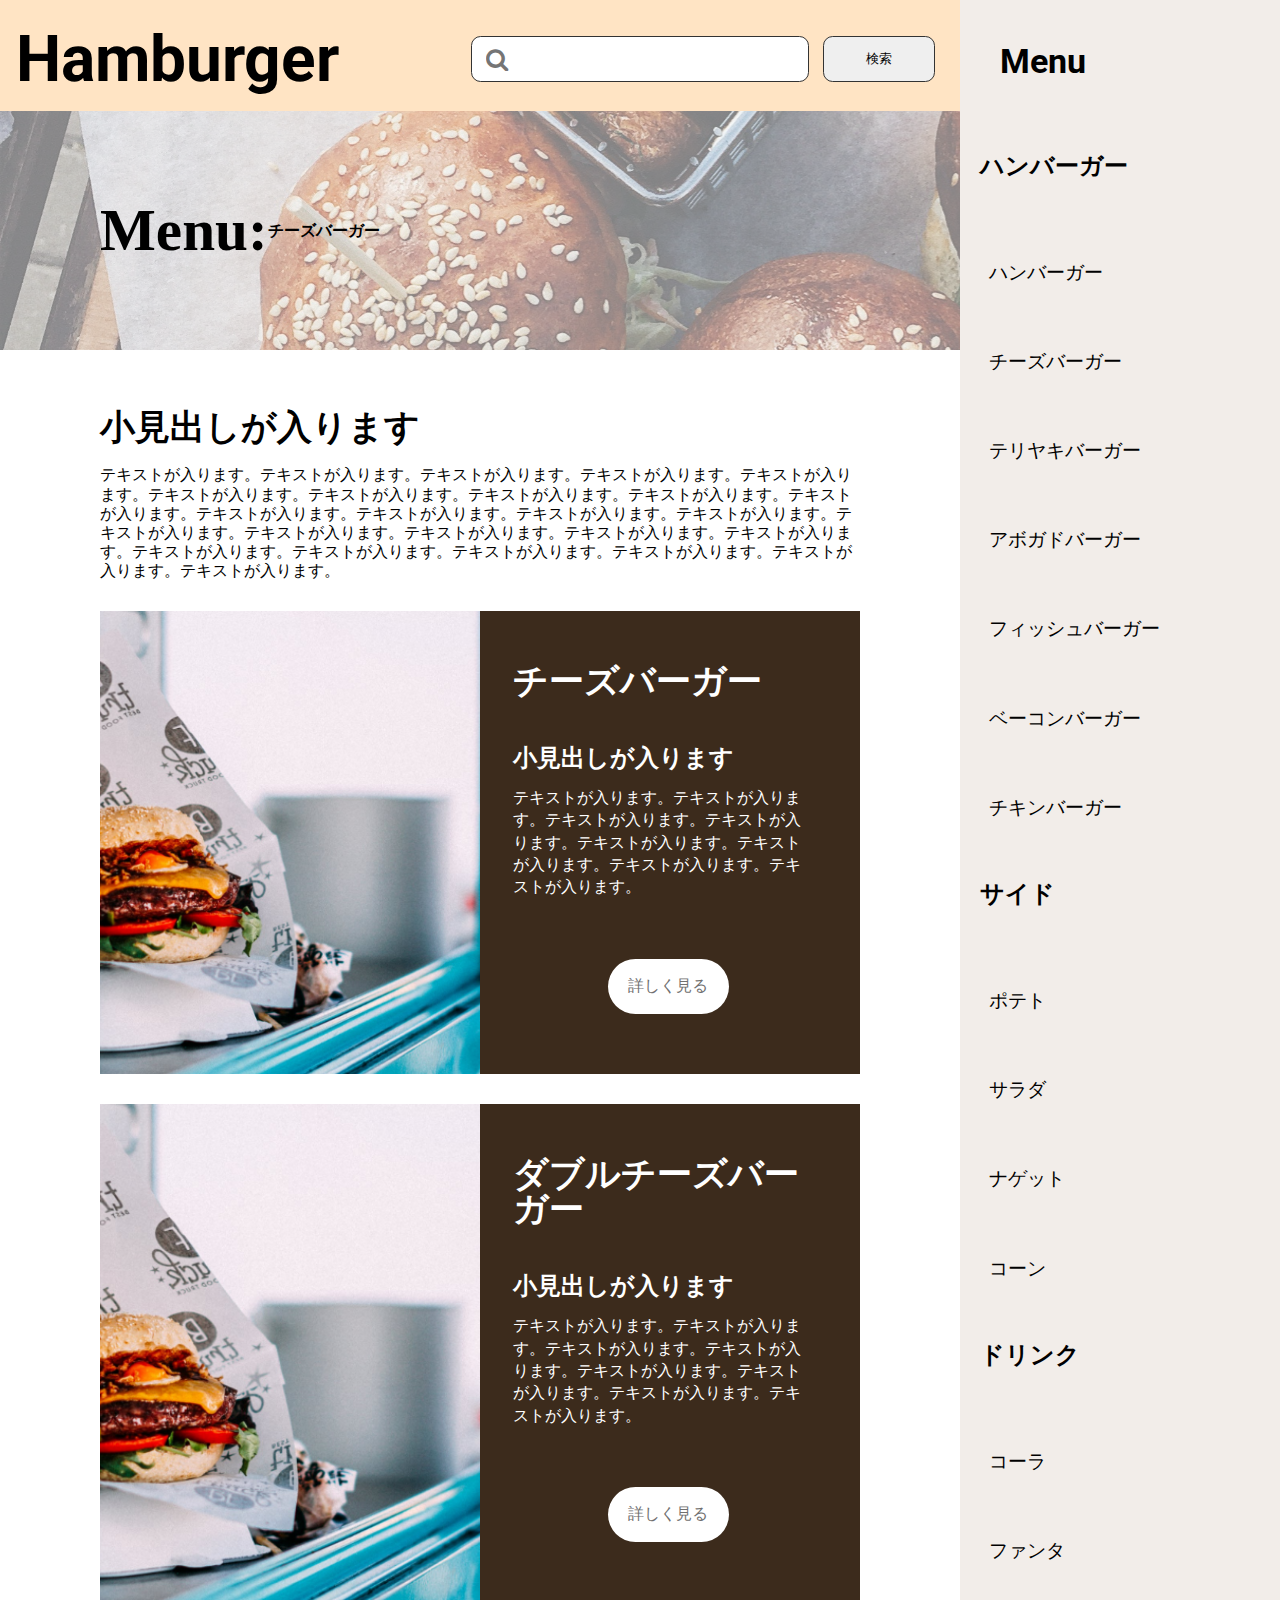
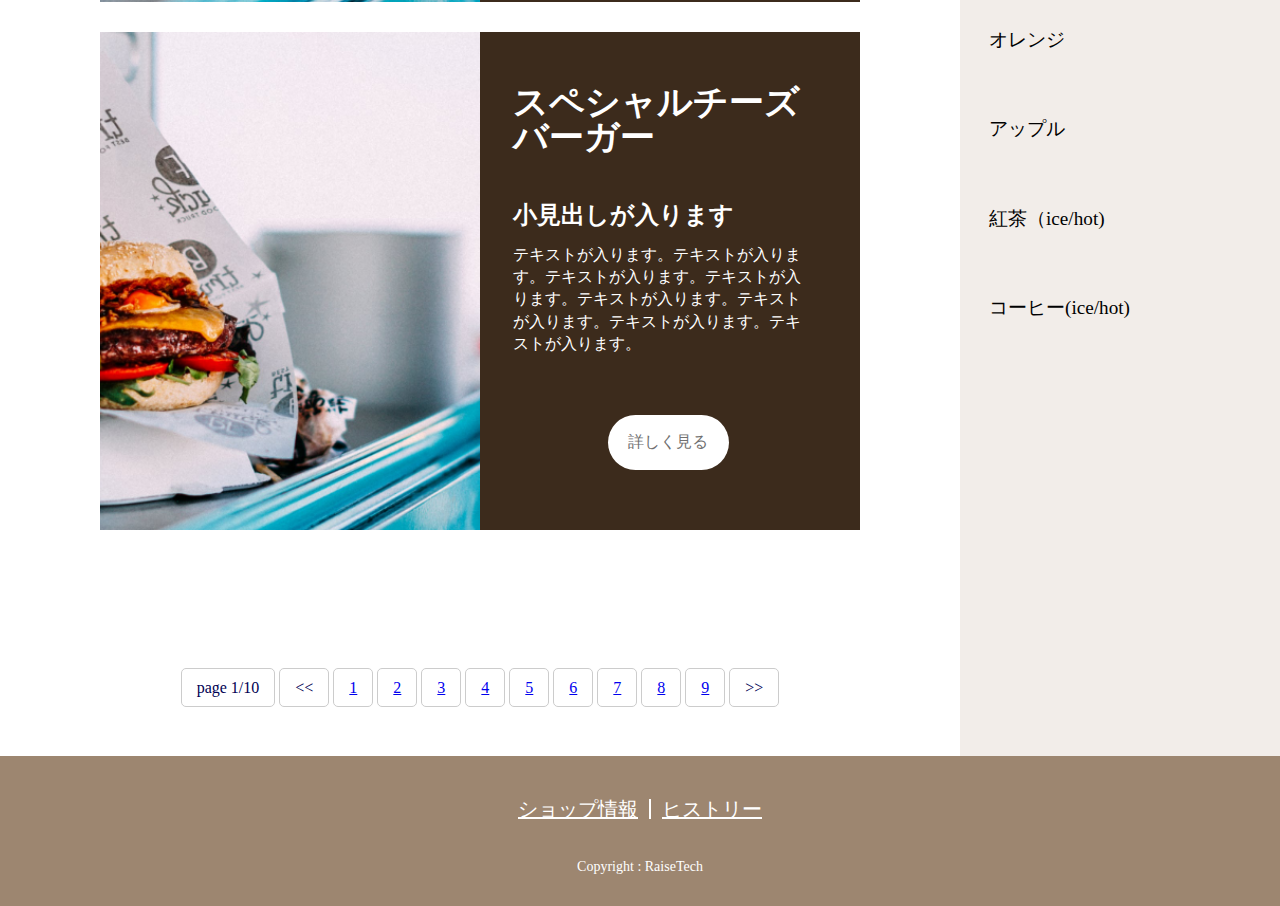
==== archive.html @ 503f3a5f "twenty-five commit" ====
<!DOCTYPE html>
<html lang="ja">

<head>
    <meta charset="UTF-8">
    <meta http-equiv="X-UA-Compatible" content="IE=edge">
    <meta name="viewport" content="width=device-width, initial-scale=1.0">
    <link
        href="https://fonts.googleapis.com/css2?family=Lato:wght@400;700&family=Noto+Sans+JP:wght@400;700&display=swap"
        rel="stylesheet">
    <link href="https://maxcdn.bootstrapcdn.com/font-awesome/4.7.0/css/font-awesome.min.css" rel="stylesheet">
    <link rel="stylesheet" href="https://use.fontawesome.com/releases/v5.8.2/css/all.css"
        integrity="sha384-oS3vJWv+0UjzBfQzYUhtDYW+Pj2yciDJxpsK1OYPAYjqT085Qq/1cq5FLXAZQ7Ay" crossorigin="anonymous">
    <link href="https://fonts.googleapis.com/css?family=Roboto" rel="stylesheet">
    <link rel="stylesheet" href="/scss/reset.css">
    <link rel="stylesheet" href="/scss/style.css">
    <title>Hamburgersite</title>
</head>

<body>
    <div class="l-wrapper">
        <div class="l-description">
            <div class="header">
                <header>
                    <div class="l-header">
                        <div class="p-header">
                            <h1 class="p-header__title">Hamburger</h1>
                            <h2 class="p-header__sp-title">Menu</h2>
                            <form class="p-header__form">
                                <input type="search" name="search" class="p-header__search" placeholder="&#xf002;">
                                <input type="submit" name="submit" class="p-header__submit" value="検索">
                            </form>
                        </div>
                    </div>
                </header>
            </div>
            <main class="l-main">
                <div class="l-main__title">
                    <h3 p-main__subtitle>Menu:</h3>
                    <h6 p-main__subtitle1>チーズバーガー</h6>

                </div>
                <div class="l-main__content">
                    <div class="l-main__content__title">小見出しが入ります</div>
                    <p class="l-main__content__text"> テキストが入ります。テキストが入ります。テキストが入ります。テキストが入ります。テキストが入ります。テキストが入ります。テキストが入ります。テキストが入ります。テキストが入ります。テキストが入ります。テキストが入ります。テキストが入ります。テキストが入ります。テキストが入ります。テキストが入ります。テキストが入ります。テキストが入ります。テキストが入ります。テキストが入ります。テキストが入ります。テキストが入ります。テキストが入ります。テキストが入ります。テキストが入ります。テキストが入ります。</p>
                    <ul class="l-main__content--menu">
                        <li class="menu__content">
                            <div class="menu__content__img">
                                <img src="/img/archive-main.png" alt="#">
                            </div>
                            <div class="menu__content__text">
                                <h3>チーズバーガー</h3>
                                <h4>小見出しが入ります</h4>
                                <p>テキストが入ります。テキストが入ります。テキストが入ります。テキストが入ります。テキストが入ります。テキストが入ります。テキストが入ります。テキストが入ります。</p>
                                <a href="#">詳しく見る</a>
                            </div>
                        </li>
                        <li class="menu__content">
                            <div class="menu__content__img">
                                <img src="/img/archive-main.png" alt="#">
                            </div>
                            <div class="menu__content__text">
                                <h3>ダブルチーズバーガー</h3>
                                <h4>小見出しが入ります</h4>
                                <p>テキストが入ります。テキストが入ります。テキストが入ります。テキストが入ります。テキストが入ります。テキストが入ります。テキストが入ります。テキストが入ります。</p>
                                <a href="#">詳しく見る</a>
                            </div>
                        </li>
                        <li class="menu__content">
                            <div class="menu__content__img">
                                <img src="/img/archive-main.png" alt="#">
                            </div>
                            <div class="menu__content__text">
                                <h3>スペシャルチーズバーガー</h3>
                                <h4>小見出しが入ります</h4>
                                <p>テキストが入ります。テキストが入ります。テキストが入ります。テキストが入ります。テキストが入ります。テキストが入ります。テキストが入ります。テキストが入ります。</p>
                                <a href="#">詳しく見る</a>
                            </div>
                        </li>
                    </ul>
                    <div class="p-pagenation">
                        <ul>
                            <li>page 1/10</li>
                            <li class="this">&lt;&lt;</li>
                            <li><a href="/html/archive.html">1</a></li>
                            <li><a href="/html/archive.html">2</a></li>
                            <li><a href="/html/archive.html">3</a></li>
                            <li><a href="/html/archive.html">4</a></li>
                            <li><a href="/html/archive.html">5</a></li>
                            <li><a href="/html/archive.html">6</a></li>
                            <li><a href="/html/archive.html">7</a></li>
                            <li><a href="/html/archive.html">8</a></li>
                            <li><a href="/html/archive.html">9</a></li>
                            <li class="this">&gt;&gt;</li>
                        </ul>
                    </div>
                    <div class="p-pagenation__pc">
                        <ul>
                            <li class="pre">&lt;&lt;前へ</li>
                            <li class="pre1">次へ&gt;&gt;</li>
                        </ul>
                    </div>
                </div>
            </main>
        </div>
        <div class="l-sidebar">
            <span class="batsu"></span>
            <h2 class="p-sidebar__title">Menu</h2>
            <p class="p-sidebar__category">ハンバーガー</p>
            <ul>
                <li class="p-sidebar__menu l-sidebar__menu__menu">ハンバーガー</li>
                <li class="p-sidebar__menu">チーズバーガー</li>
                <li class="p-sidebar__menu">テリヤキバーガー</li>
                <li class="p-sidebar__menu">アボガドバーガー</li>
                <li class="p-sidebar__menu">フィッシュバーガー</li>
                <li class="p-sidebar__menu">ベーコンバーガー</li>
                <li class="p-sidebar__menu">チキンバーガー</li>
            </ul>
            <p class="p-sidebar__category">サイド</p>
            <ul>
                <li class="p-sidebar__menu">ポテト</li>
                <li class="p-sidebar__menu">サラダ</li>
                <li class="p-sidebar__menu">ナゲット</li>
                <li class="p-sidebar__menu">コーン</li>
            </ul>
            <p class="p-sidebar__category">ドリンク</p>
            <ul>
                <li class="p-sidebar__menu">コーラ</li>
                <li class="p-sidebar__menu">ファンタ</li>
                <li class="p-sidebar__menu">オレンジ</li>
                <li class="p-sidebar__menu">アップル</li>
                <li class="p-sidebar__menu">紅茶（ice/hot)</li>
                <li class="p-sidebar__menu">コーヒー(ice/hot)</li>
            </ul>
        </div>
    </div>
    </div>
    <footer class="l-footer">
        <div class="l-footer__section">
            <a href="/html/page.html">ショップ情報</a>
            <a href="/html/page.html">ヒストリー</a>
        </div>
        <p> 
            <small>Copyright : RaiseTech</small>
        </p>
    </footer>
    <script src="https://ajax.googleapis.com/ajax/libs/jquery/3.6.0/jquery.min.js"></script>
    <script>
        $('.p-header__sp-title').on('click',function(){
            $('.l-sidebar').toggleClass('active');
        });
        // 押したらサイドバーが現れる
        $('.batsu').click(function() {
            $('.l-sidebar').toggleClass('active');
        });
        // 押したらサイドバーが消える
    </script>
    


</body>

</html>
---- scss/style.css ----
@charset "UTF-8";
/* http://meyerweb.com/eric/tools/css/reset/ 
   v2.0 | 20110126
   License: none (public domain)
*/
html, body, div, span, applet, object, iframe,
h1, h2, h3, h4, h5, h6, p, blockquote, pre,
a, abbr, acronym, address, big, cite, code,
del, dfn, em, img, ins, kbd, q, s, samp,
small, strike, strong, sub, sup, tt, var,
b, u, i, center,
dl, dt, dd, ol, ul, li,
fieldset, form, label, legend,
table, caption, tbody, tfoot, thead, tr, th, td,
article, aside, canvas, details, embed,
figure, figcaption, footer, header, hgroup,
menu, nav, output, ruby, section, summary,
time, mark, audio, video {
  margin: 0;
  padding: 0;
  border: 0;
  font-size: 100%;
  font: inherit;
  vertical-align: baseline;
}

/* HTML5 display-role reset for older browsers */
article, aside, details, figcaption, figure,
footer, header, hgroup, menu, nav, section {
  display: block;
}

body {
  line-height: 1;
}

ol, ul {
  list-style: none;
}

blockquote, q {
  quotes: none;
}

blockquote:before, blockquote:after,
q:before, q:after {
  content: '';
  content: none;
}

table {
  border-collapse: collapse;
  border-spacing: 0;
}

.l-wrapper {
  display: flex;
}

.l-header {
  width: 100%;
}

.l-description {
  width: 75%;
}

@media (max-width: 1200px) {
  .l-description {
    width: 100%;
  }
}

@media (max-width: 599px) {
  .l-description {
    width: 100%;
  }
}

img {
  width: 100%;
  height: auto;
}

h2 {
  font-size: 5rem;
  font-family: 'Roboto';
  font-weight: bold;
}

.main {
  justify-content: space-between;
  padding: 35px;
}

.l-main__title__front {
  height: 530px;
  background-image: url(/img/front-header.png);
  display: flex;
  align-items: center;
}

@media (max-width: 599px) {
  .l-main__title__front {
    width: 100%;
    background-repeat: no-repeat;
    background-position: center center;
    background-size: cover;
  }
}

.l-main__title__front p {
  font-size: 2.5rem;
  font-weight: bold;
  color: #ffffff;
  margin-left: 86px;
}

@media (max-width: 599px) {
  .l-main__title__front p {
    margin-left: 25px;
  }
}

.l-main__title {
  height: 239px;
  width: 82vw;
  background-image: url(/img/archive-img.png);
  display: flex;
  align-items: center;
}

.l-main__img-box {
  display: flex;
  width: 100%;
  padding: 70px;
  box-sizing: border-box;
}

@media (max-width: 599px) {
  .l-main__img-box {
    padding: 20px;
    display: inline-block;
  }
}

.l-main__img-box .l-main__img__left {
  background-image: url(/img/front-main1.png);
  width: 42%;
  margin-right: 20px;
}

@media (max-width: 599px) {
  .l-main__img-box .l-main__img__left {
    width: 81%;
    margin-left: 18px;
  }
}

.l-main__img-box .l-main__img__right {
  background-image: url(/img/front-main2.png);
  width: 42%;
  margin-left: 20px;
}

@media (max-width: 599px) {
  .l-main__img-box .l-main__img__right {
    width: 81%;
    margin-top: 20px;
  }
}

.l-main__maps {
  top: 0px;
  position: relative;
}

.l-main__maps iframe {
  top: 89px;
}

.l-main__block {
  background-color: #707070;
  width: 61%;
  height: 326px;
  position: absolute;
  padding: 6%;
  top: 1px;
  opacity: 0.7;
}

@media (max-width: 1200px) {
  .l-main__block {
    height: 331px;
  }
}

@media (max-width: 599px) {
  .l-main__block {
    padding: 2%;
    width: 96%;
    height: 429px;
  }
}

.l-main__title {
  height: 239px;
  width: 82vw;
  background-image: url(/img/archive-img.png);
  display: flex;
  align-items: center;
}

@media (max-width: 1200px) {
  .l-main__title {
    width: 100vw;
  }
}

@media (max-width: 599px) {
  .l-main__title {
    width: 100%;
  }
}

.l-main__title h3 {
  font-size: 3.7rem;
  font-weight: bold;
  margin-left: 100px;
}

@media (max-width: 599px) {
  .l-main__title h3 {
    position: absolute;
    top: 288px;
    right: 360px;
    font-size: 2.25rem;
  }
}

.l-main__title h6 {
  font-size: 1rem;
  font-weight: bold;
}

@media (max-width: 599px) {
  .l-main__title h6 {
    position: absolute;
    top: 328px;
    left: 72px;
  }
}

.l-main__content {
  margin: 0 100px;
}

@media (max-width: 599px) {
  .l-main__content {
    margin: 30px 20px 30px 20px;
  }
}

.l-main__content__title {
  font-size: 2.2rem;
  font-weight: bold;
  margin-top: 60px;
}

@media (max-width: 599px) {
  .l-main__content__title {
    font-size: 1.75rem;
    margin-top: 30px;
  }
}

.l-main__content__text {
  font-size: 1rem;
  line-height: 1.2;
  margin-top: 20px;
}

@media (max-width: 599px) {
  .l-main__content__text {
    margin: 30px 18px 19px 22px;
    line-height: 1.5;
  }
}

.menu__content {
  display: flex;
  margin-top: 30px;
}

@media (max-width: 599px) {
  .menu__content {
    flex-direction: column;
    margin-top: 21px;
  }
}

.menu__content__img {
  width: 50%;
  box-sizing: border-box;
}

@media (max-width: 599px) {
  .menu__content__img {
    width: 85%;
  }
}

.menu__content__img img {
  height: 100%;
  object-fit: cover;
}

@media (max-width: 599px) {
  .menu__content__img img {
    margin-left: 40px;
  }
}

.menu__content__text {
  background-color: #3C2B1C;
  padding-left: 33px;
  padding-right: 45px;
  width: 50%;
  box-sizing: border-box;
}

@media (max-width: 599px) {
  .menu__content__text {
    padding-left: 22px;
    width: 85%;
    margin-left: 40px;
  }
}

.menu__content__text h3 {
  font-size: 2.2rem;
  font-weight: bold;
  color: white;
  margin-top: 53px;
}

@media (max-width: 599px) {
  .menu__content__text h3 {
    font-size: 1.25rem;
  }
}

.menu__content__text h4 {
  font-size: 1.5rem;
  font-weight: bold;
  color: white;
  margin-top: 47px;
}

@media (max-width: 599px) {
  .menu__content__text h4 {
    font-size: 1rem;
  }
}

.menu__content__text p {
  font-size: 1rem;
  color: white;
  margin-top: 17px;
  margin-bottom: 60px;
  padding-right: 5px;
  line-height: 1.4;
}

.menu__content__text a {
  text-decoration: none;
  display: block;
  border-radius: 40px;
  padding: 19px 20px;
  margin-bottom: 60px;
  color: #707070;
  background-color: white;
  box-sizing: border-box;
  width: 40%;
  height: 55px;
  display: flex;
  justify-content: center;
  margin-top: 20px;
  position: relative;
  left: 95px;
}

@media (max-width: 599px) {
  .menu__content__text a {
    margin-bottom: 70px;
  }
}

.this {
  border: 0px none;
}

.l-main__single__title {
  background-image: url(/img/single-header.png);
  width: 88vw;
  height: 490px;
  display: flex;
  align-items: center;
  background-size: cover;
}

@media (max-width: 1200px) {
  .l-main__single__title {
    width: 100%;
  }
}

@media (max-width: 599px) {
  .l-main__single__title {
    width: 100%;
  }
}

.l-main__single__title h1 {
  font-size: 3.7rem;
  font-weight: bold;
  color: white;
  margin-left: 10px;
}

@media (max-width: 599px) {
  .l-main__single__title h1 {
    font-size: 2.25rem;
    padding-left: 26px;
  }
}

table {
  width: 100%;
  margin-top: 50px;
  margin-bottom: 60px;
}

table td, table th {
  border: 1px solid black;
  padding: 8px;
  text-align: left;
}

.table__th {
  width: 30%;
  padding: 8px;
  text-align: left;
}

.table__td1 {
  width: 70%;
  padding: 8px;
}

.l-main__page__title {
  background-image: url(/img/page-header.png);
  height: 490px;
  display: flex;
  align-items: center;
}

.l-main__page__title h1 {
  font-size: 3.7rem;
  font-weight: bold;
  color: white;
}

.l-sidebar {
  background-color: #F2EDE9;
  width: 25%;
}

@media (max-width: 1200px) {
  .l-sidebar {
    display: none;
  }
  .l-sidebar.active {
    display: block;
    width: 100%;
    position: fixed;
    top: 0;
    left: 0;
    right: 0;
    bottom: 0;
    overflow-y: auto;
  }
}

@media (max-width: 599px) {
  .l-sidebar {
    display: none;
  }
  .l-sidebar.active {
    display: block;
    width: 100%;
    position: fixed;
    top: 0;
    left: 0;
    right: 0;
    bottom: 0;
    overflow-y: auto;
  }
}

.l-footer {
  width: 100%;
  height: 150px;
  background-color: #9D8670;
  display: flex;
  align-items: center;
  flex-direction: column;
}

.l-footer__section {
  padding-top: 43px;
}

.l-footer__section a {
  color: #fff;
  font-size: 20px;
  padding: 43px 10px;
}

.l-footer__section a:last-of-type {
  position: relative;
}

.l-footer__section a:last-of-type::before {
  position: absolute;
  left: -3px;
  content: "";
  background-color: #fff;
  width: 2px;
  height: 20px;
}

.l-footer p {
  padding-top: 39px;
}

.l-footer p small {
  color: #fff;
  font-size: 14px;
}

.c-site__btn button {
  width: 30%;
  height: 104px;
  border-radius: 20px;
  margin-bottom: 60px;
}

.c-site__btn button a {
  text-decoration: none;
  color: #3C2A10;
}

@media (max-width: 599px) {
  .c-site__btn button {
    width: 100%;
  }
}

.c-site__bold {
  font-size: 1rem;
  font-weight: bold;
  margin-bottom: 179px;
}

.c-site__code {
  background-color: #f5f5f5;
  padding: 60px 50px;
}

.c-site__code code {
  font-size: 1rem;
  font-weight: normal;
}

.p-header {
  padding: 19px 16px;
  background-color: bisque;
  justify-content: space-between;
  display: flex;
}

@media (max-width: 1200px) {
  .p-header {
    position: relative;
    padding: 120px 16px;
  }
}

@media (max-width: 599px) {
  .p-header {
    padding: 98px 0;
    flex-direction: column;
    position: relative;
  }
}

.p-header__title {
  text-align: center;
  vertical-align: middle;
  margin-top: 1%;
  font-size: 4rem;
  font-family: 'Roboto', sans-serif;
  font-weight: bold;
}

@media (max-width: 1200px) {
  .p-header__title {
    position: absolute;
    top: 50px;
    left: 212px;
  }
}

@media (max-width: 599px) {
  .p-header__title {
    margin-bottom: 38px;
    top: 30px;
    left: 117px;
  }
}

.p-header__sp-title {
  display: none;
}

@media (max-width: 1200px) {
  .p-header__sp-title {
    display: block;
    font-size: 1.25rem;
    position: absolute;
    right: 18px;
    top: 14px;
  }
}

@media (max-width: 599px) {
  .p-header__sp-title {
    font-size: 1.25rem;
    font-weight: bold;
    display: block;
    position: absolute;
    top: 14px;
    left: 480px;
  }
}

.batsu {
  display: none;
}

@media (max-width: 1200px) {
  .batsu {
    display: block;
    width: 50px;
    /*枠の大きさ*/
    height: 50px;
    /*枠の大きさ*/
    position: relative;
    margin: 0 0 0 auto;
  }
  .batsu::before, .batsu::after {
    content: "";
    display: block;
    width: 100%;
    /*バツ線の長さ*/
    height: 10px;
    /*バツ線の太さ*/
    background: #000;
    transform: rotate(45deg);
    transform-origin: 0% 50%;
    position: absolute;
    top: calc(14% - 5px);
    left: 14%;
  }
  .batsu::after {
    transform: rotate(-45deg);
    transform-origin: 100% 50%;
    left: auto;
    right: 14%;
  }
}

@media (max-width: 599px) {
  .batsu {
    display: block;
    width: 50px;
    /*枠の大きさ*/
    height: 50px;
    /*枠の大きさ*/
    position: relative;
    top: 9px;
    left: 490px;
    margin: 1px;
  }
  .batsu::before, .batsu::after {
    content: "";
    display: block;
    width: 100%;
    /*バツ線の長さ*/
    height: 10px;
    /*バツ線の太さ*/
    background: #000;
    transform: rotate(45deg);
    transform-origin: 0% 50%;
    position: absolute;
    top: calc(14% - 5px);
    left: 14%;
  }
  .batsu::after {
    transform: rotate(-45deg);
    transform-origin: 100% 50%;
    left: auto;
    right: 14%;
  }
}

.p-header__form {
  display: flex;
  padding: 1%;
  width: 50%;
}

@media (max-width: 1200px) {
  .p-header__form {
    position: absolute;
    top: 142px;
    left: 200px;
  }
}

@media (max-width: 599px) {
  .p-header__form {
    position: absolute;
    top: 113px;
    left: 140px;
  }
}

.p-header__search {
  display: inline-block;
  font-family: FontAwesome;
  font-style: normal;
  font-weight: normal;
  line-height: 1;
  -webkit-font-smoothing: antialiased;
  -moz-osx-font-smoothing: grayscale;
  border-radius: 0.6rem;
  width: 73%;
  padding-left: 3%;
  font-size: 1.5rem;
  border: 1px solid #333;
  height: 46px;
  margin-top: 8px;
}

.p-header__submit {
  border-radius: 0.6rem;
  width: 24%;
  margin-left: 3%;
  border: 1px solid #333;
  height: 46px;
  margin-top: 8px;
}

.p-front__main {
  width: 80vw;
  height: auto;
}

@media (max-width: 599px) {
  .p-front__main {
    width: 100%;
  }
}

.p-box {
  margin-top: 680px;
}

.p-box__take-out {
  background-color: white;
  padding: 10px;
  margin-bottom: 15px;
}

.p-box__take-out h4 {
  font-size: 1.5rem;
  font-weight: bold;
  margin-bottom: 30px;
}

.p-main__heading {
  font-size: 36px;
  font-weight: bold;
  color: #ffffff;
  line-height: 2;
}

.p-main__text {
  font-size: 1rem;
  font-weight: bold;
  width: 100%;
  color: #ffffff;
  line-height: 35px;
}

.p-pagenation {
  display: flex;
  justify-content: center;
  margin-top: 150px;
  margin-bottom: 60px;
}

@media (max-width: 599px) {
  .p-pagenation {
    display: none;
  }
}

.p-pagenation li {
  display: inline;
  padding: 10px 15px;
  border: 1px #ccc solid;
  color: #000053;
  border-radius: 5px / 5px;
}

.p-pagenation__pc {
  display: none;
}

@media (max-width: 599px) {
  .p-pagenation__pc {
    display: flex;
    margin: 60px 0 31px;
  }
  .p-pagenation__pc ul {
    display: flex;
  }
  .p-pagenation__pc .pre {
    padding-left: 51px;
  }
  .p-pagenation__pc .pre1 {
    padding-left: 320px;
  }
}

.p-article {
  padding-left: 24px;
}

.p-article h2 {
  font-size: 2.2rem;
  font-weight: bold;
  padding-top: 15px;
  margin-top: 60px;
}

@media (max-width: 599px) {
  .p-article h2 {
    font-size: 1.75rem;
  }
}

.p-article p {
  font-size: 1rem;
  margin: 10px 3px;
  margin-top: 60px;
  line-height: 1.3rem;
}

.p-article .p-article__title__top {
  margin-top: 60px;
  font-size: 1.7rem;
  font-weight: bold;
}

@media (max-width: 599px) {
  .p-article .p-article__title__top {
    font-size: 1.5rem;
    margin-left: 20px;
  }
}

.p-article h4 {
  margin-top: 60px;
  font-weight: bold;
  font-size: 1.2rem;
}

@media (max-width: 1200px) {
  .p-article h4 {
    margin-left: 20px;
  }
}

.p-article__blockquote {
  margin-top: 60px;
  background-color: #F5F5F5;
}

.p-article__blockquote blockquote {
  padding-top: 50px;
}

.p-article__blockquote p {
  padding-top: 60px;
  padding-bottom: 60px;
}

@media (max-width: 1200px) {
  .p-picture img {
    margin-top: 60px;
  }
}

@media (max-width: 599px) {
  .p-picture img {
    margin-top: 30px;
  }
}

.p-picture__list {
  display: flex;
  padding-top: 60px;
}

.p-picture__list__light {
  display: flex;
  flex-direction: row-reverse;
  padding-top: 60px;
}

.p-picture__column {
  width: 50%;
}

@media (max-width: 599px) {
  .p-picture__column {
    height: 89px;
    width: 45%;
  }
}

.p-picture__txt {
  width: 50%;
  font-size: 1rem;
  font-weight: normal;
  line-height: 1.3;
  margin-left: 40px;
}

@media (max-width: 1200px) {
  .p-picture__txt {
    margin-left: 21px;
    line-height: 1.4;
  }
}

@media (max-width: 599px) {
  .p-picture__txt {
    line-height: 1.3;
  }
}

.p-picture__txt2 {
  width: 50%;
  font-size: 1rem;
  font-weight: normal;
  line-height: 1.3;
  margin-right: 40px;
}

@media (max-width: 1200px) {
  .p-picture__txt2 {
    margin-right: 21px;
    line-height: 1.4;
  }
}

.p-picture__column__bottom {
  display: flex;
  justify-content: center;
  padding: 30px;
}

.p-picture__column__bottom img {
  width: 50%;
}

.p-picture__title {
  width: 30%;
  display: grid;
  grid-template-columns: 320px 320px 320px;
  gap: 10px;
  margin-left: -72px;
}

@media (max-width: 1200px) {
  .p-picture__title {
    display: grid;
    grid-template-columns: 1fr 1fr;
    grid-template-rows: 1fr 1fr;
    grid-gap: 10px;
    margin-left: 57px;
    margin-top: 241px;
    width: 390px;
  }
}

@media (max-width: 599px) {
  .p-picture__title {
    width: 75%;
    display: block;
    margin-left: 1px;
  }
}

.p-picture__title__item {
  height: 205px;
  object-fit: cover;
}

@media (max-width: 1200px) {
  .p-picture__title__item {
    height: 205px;
    object-fit: cover;
  }
}

@media (max-width: 599px) {
  .p-picture__title__item {
    margin-top: 20px;
  }
}

.p-article__list li {
  font-size: 1rem;
  font-weight: normal;
}

.p-article__list1 {
  padding-top: 60px;
  padding-left: 150px;
}

.p-article__list2 {
  padding: 20px 20px;
  padding-left: 168px;
}

.p-article__list3 {
  padding: 20px 60px;
  padding-left: 150px;
  list-style: none;
}

.p-sidebar__title {
  font-size: 2.1rem;
  font-family: 'Roboto', sans-serif;
  font-weight: bold;
  padding: 45px 0px 35px 40px;
}

@media (max-width: 1200px) {
  .p-sidebar__title {
    display: none;
  }
}

@media (max-width: 599px) {
  .p-sidebar__title {
    display: none;
  }
}

.p-sidebar__category {
  font-size: 24px;
  font-weight: bold;
  margin-top: 40px;
  padding: 0px 0px 40px 20px;
}

.p-sidebar__menu {
  font-size: 1.2rem;
  padding: 45px 0px 25px 29px;
}

.p-sidebar__menu__menu {
  padding-top: 37px;
}
/*# sourceMappingURL=style.css.map */
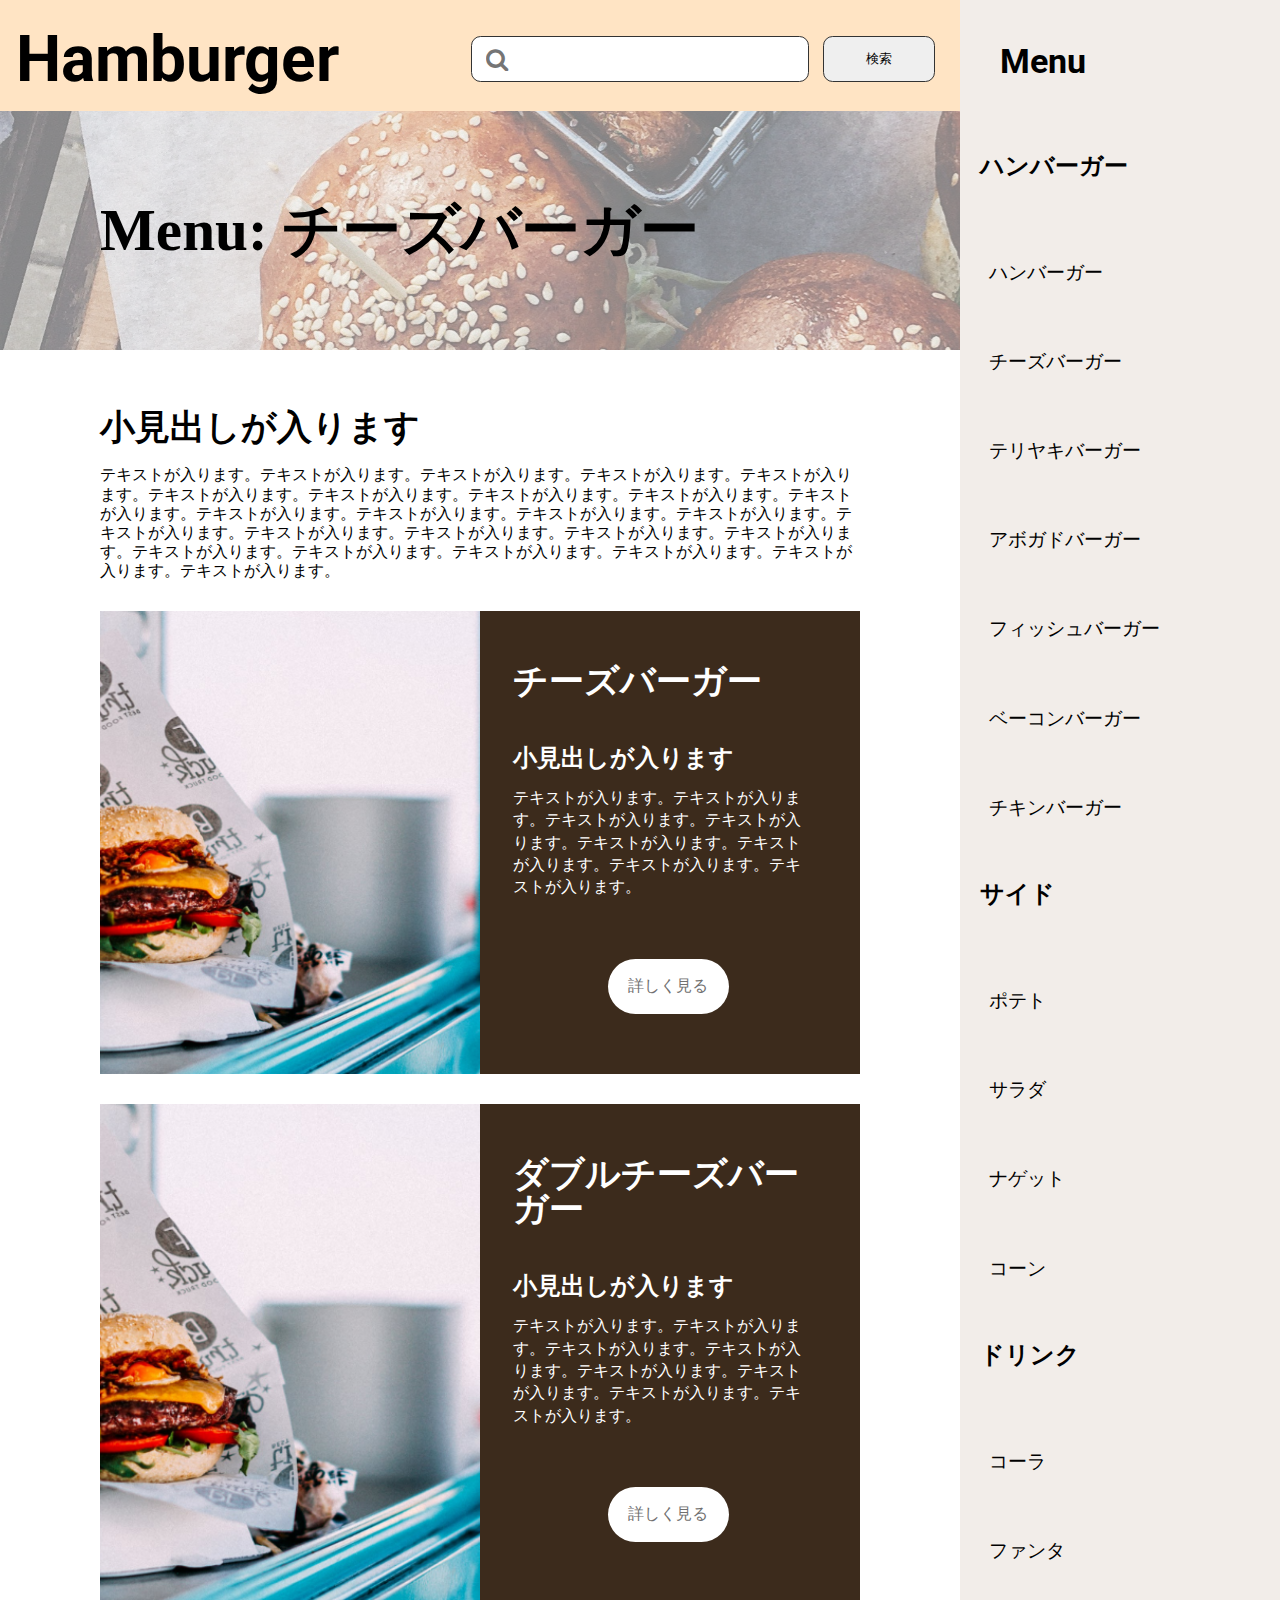
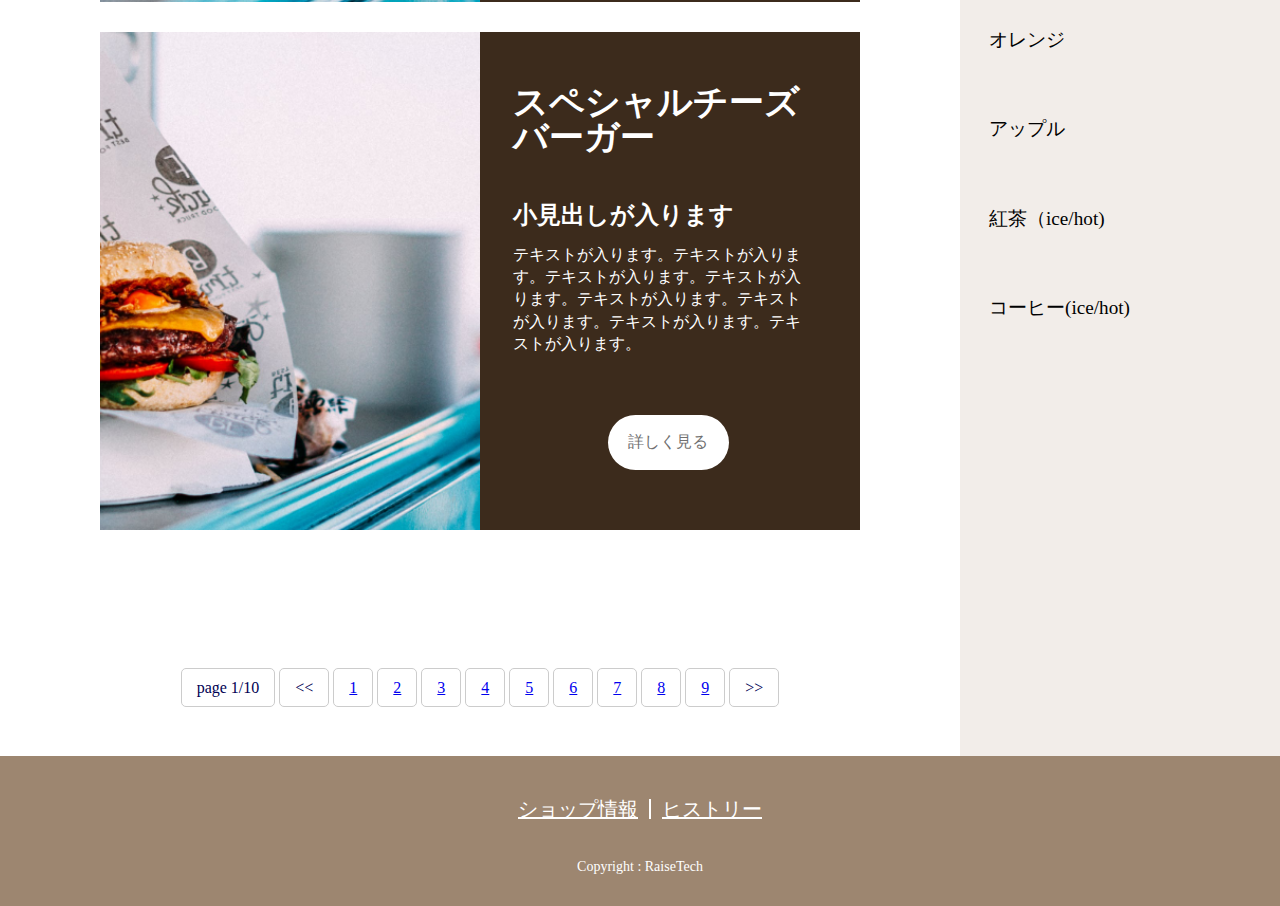
==== commit baafa97b: "twenty-six commit" ====
--- a/archive.html
+++ b/archive.html
@@ -36,9 +36,10 @@
             </div>
             <main class="l-main">
                 <div class="l-main__title">
-                    <h3 p-main__subtitle>Menu:</h3>
-                    <h6 p-main__subtitle1>チーズバーガー</h6>
-
+                    <h3 class="p-main__subtitle">
+                        Menu:<br>
+                        <span>チーズバーガー</span>
+                    </h3>
                 </div>
                 <div class="l-main__content">
                     <div class="l-main__content__title">小見出しが入ります</div>
--- a/scss/style.css
+++ b/scss/style.css
@@ -90,7 +90,7 @@
 
 .main {
   justify-content: space-between;
-  padding: 35px;
+  padding: 24px;
 }
 
 .l-main__title__front {
@@ -148,12 +148,28 @@
   background-image: url(/img/front-main1.png);
   width: 42%;
   margin-right: 20px;
+  position: relative;
+}
+
+.l-main__img-box .l-main__img__left h2 {
+  color: #ffffff;
+}
+
+.l-main__img-box .l-main__img__left h2::after {
+  content: "";
+  position: absolute;
+  top: 125px;
+  left: 32px;
+  background: #ffff;
+  height: 8px;
+  width: 60px;
 }
 
 @media (max-width: 599px) {
   .l-main__img-box .l-main__img__left {
-    width: 81%;
-    margin-left: 18px;
+    width: 91%;
+    margin-left: 0px;
+    margin-right: 0px;
   }
 }
 
@@ -161,12 +177,29 @@
   background-image: url(/img/front-main2.png);
   width: 42%;
   margin-left: 20px;
+  position: relative;
+}
+
+.l-main__img-box .l-main__img__right h2 {
+  color: #ffffff;
+}
+
+.l-main__img-box .l-main__img__right h2::after {
+  content: "";
+  position: absolute;
+  top: 125px;
+  left: 32px;
+  background: #ffff;
+  height: 8px;
+  width: 60px;
 }
 
 @media (max-width: 599px) {
   .l-main__img-box .l-main__img__right {
-    width: 81%;
+    width: 91%;
     margin-top: 20px;
+    margin-right: 0px;
+    margin-left: 0px;
   }
 }
 
@@ -175,14 +208,11 @@
   position: relative;
 }
 
-.l-main__maps iframe {
-  top: 89px;
-}
-
 .l-main__block {
   background-color: #707070;
   width: 61%;
-  height: 326px;
+  height: 100%;
+  box-sizing: border-box;
   position: absolute;
   padding: 6%;
   top: 1px;
@@ -191,15 +221,18 @@
 
 @media (max-width: 1200px) {
   .l-main__block {
-    height: 331px;
+    height: 100%;
+    width: 100%;
+    box-sizing: border-box;
   }
 }
 
 @media (max-width: 599px) {
   .l-main__block {
     padding: 2%;
-    width: 96%;
-    height: 429px;
+    width: 100%;
+    height: 100%;
+    box-sizing: border-box;
   }
 }
 
@@ -220,34 +253,6 @@
 @media (max-width: 599px) {
   .l-main__title {
     width: 100%;
-  }
-}
-
-.l-main__title h3 {
-  font-size: 3.7rem;
-  font-weight: bold;
-  margin-left: 100px;
-}
-
-@media (max-width: 599px) {
-  .l-main__title h3 {
-    position: absolute;
-    top: 288px;
-    right: 360px;
-    font-size: 2.25rem;
-  }
-}
-
-.l-main__title h6 {
-  font-size: 1rem;
-  font-weight: bold;
-}
-
-@media (max-width: 599px) {
-  .l-main__title h6 {
-    position: absolute;
-    top: 328px;
-    left: 72px;
   }
 }
 
@@ -626,7 +631,7 @@
   .p-header__title {
     margin-bottom: 38px;
     top: 30px;
-    left: 117px;
+    left: 137px;
   }
 }
 
@@ -666,7 +671,8 @@
     /*枠の大きさ*/
     height: 50px;
     /*枠の大きさ*/
-    position: relative;
+    position: fixed;
+    right: 1px;
     margin: 0 0 0 auto;
   }
   .batsu::before, .batsu::after {
@@ -699,6 +705,7 @@
     height: 50px;
     /*枠の大きさ*/
     position: relative;
+    position: fixed;
     top: 9px;
     left: 490px;
     margin: 1px;
@@ -800,6 +807,10 @@
   margin-bottom: 30px;
 }
 
+.p-box__take-out p {
+  line-height: 1.3;
+}
+
 .p-main__heading {
   font-size: 36px;
   font-weight: bold;
@@ -813,6 +824,35 @@
   width: 100%;
   color: #ffffff;
   line-height: 35px;
+}
+
+.p-main__subtitle {
+  font-size: 3.7rem;
+  font-weight: bold;
+  margin-left: 100px;
+}
+
+@media (max-width: 599px) {
+  .p-main__subtitle {
+    position: absolute;
+    top: 288px;
+    right: 360px;
+    font-size: 2.25rem;
+  }
+  .p-main__subtitle span {
+    font-size: 1rem;
+    font-weight: bold;
+  }
+}
+
+.p-main__subtitle br {
+  display: none;
+}
+
+@media (max-width: 1200px) {
+  .p-main__subtitle br {
+    display: none;
+  }
 }
 
 .p-pagenation {
@@ -842,17 +882,12 @@
 
 @media (max-width: 599px) {
   .p-pagenation__pc {
-    display: flex;
+    display: block;
     margin: 60px 0 31px;
   }
   .p-pagenation__pc ul {
     display: flex;
-  }
-  .p-pagenation__pc .pre {
-    padding-left: 51px;
-  }
-  .p-pagenation__pc .pre1 {
-    padding-left: 320px;
+    justify-content: space-between;
   }
 }
 
@@ -906,8 +941,9 @@
 }
 
 .p-article__blockquote {
-  margin-top: 60px;
+  margin: 60px 0;
   background-color: #F5F5F5;
+  line-height: 1.3;
 }
 
 .p-article__blockquote blockquote {
@@ -955,6 +991,7 @@
 
 .p-picture__txt {
   width: 50%;
+  height: 191px;
   font-size: 1rem;
   font-weight: normal;
   line-height: 1.3;
@@ -963,6 +1000,7 @@
 
 @media (max-width: 1200px) {
   .p-picture__txt {
+    height: 10%;
     margin-left: 21px;
     line-height: 1.4;
   }
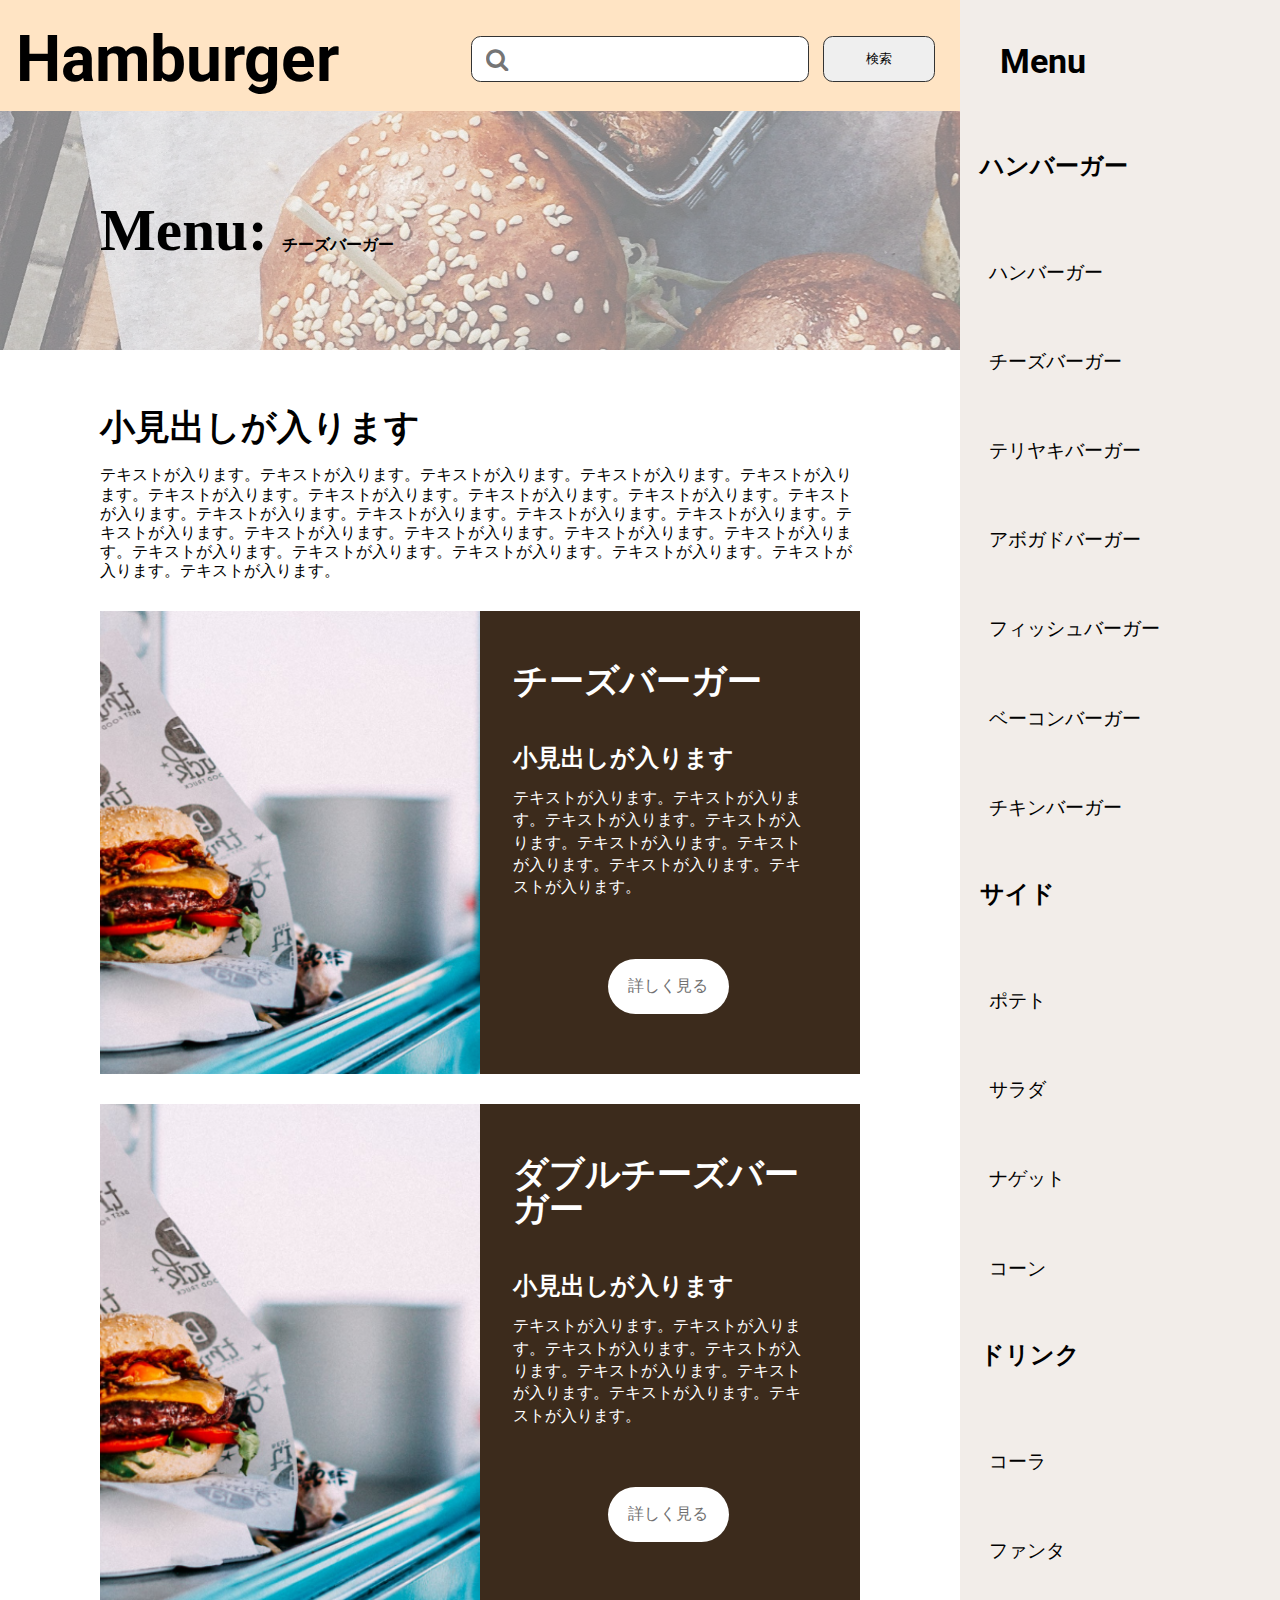
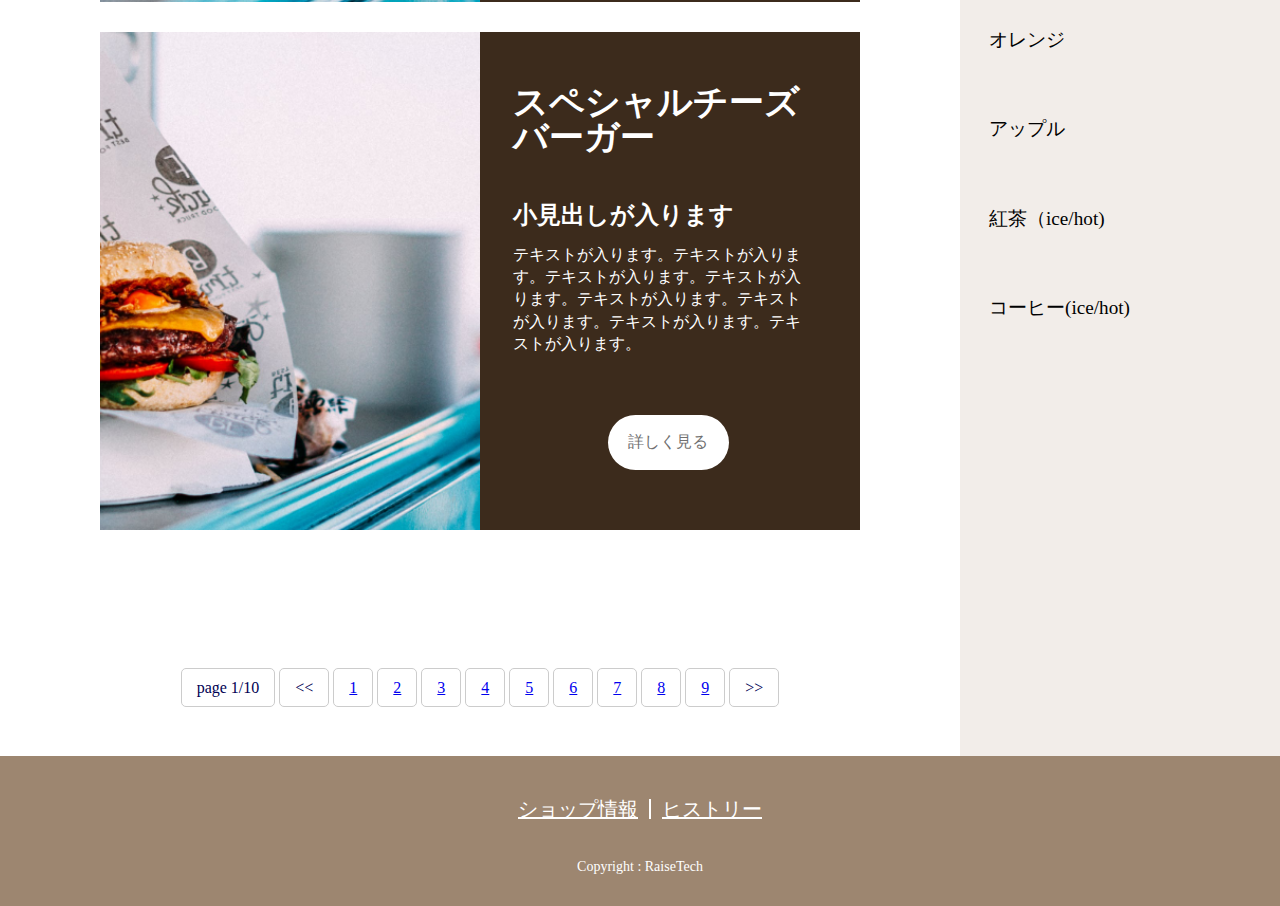
==== commit 48b74d94: "twenty-seven commit" ====
--- a/archive.html
+++ b/archive.html
@@ -24,7 +24,11 @@
                 <header>
                     <div class="l-header">
                         <div class="p-header">
-                            <h1 class="p-header__title">Hamburger</h1>
+                            <div class="p-header__title">
+                                <a href="/front.html"></a>
+                                    <h1>Hamburger</h1>
+                                </a>
+                            </div>
                             <h2 class="p-header__sp-title">Menu</h2>
                             <form class="p-header__form">
                                 <input type="search" name="search" class="p-header__search" placeholder="&#xf002;">
--- a/scss/style.css
+++ b/scss/style.css
@@ -155,6 +155,18 @@
   color: #ffffff;
 }
 
+@media (max-width: 1200px) {
+  .l-main__img-box .l-main__img__left h2 {
+    font-size: 3rem;
+  }
+}
+
+@media (max-width: 599px) {
+  .l-main__img-box .l-main__img__left h2 {
+    font-size: 2.75rem;
+  }
+}
+
 .l-main__img-box .l-main__img__left h2::after {
   content: "";
   position: absolute;
@@ -165,9 +177,34 @@
   width: 60px;
 }
 
-@media (max-width: 599px) {
+@media (max-width: 1200px) {
+  .l-main__img-box .l-main__img__left h2::after {
+    top: 134px;
+    left: 77px;
+    height: 5px;
+    width: 50px;
+  }
+}
+
+@media (max-width: 599px) {
+  .l-main__img-box .l-main__img__left h2::after {
+    top: 93px;
+    left: 43px;
+    width: 50px;
+    margin-left: 0px;
+    margin-right: 0px;
+  }
+}
+
+@media (max-width: 1200px) {
   .l-main__img-box .l-main__img__left {
-    width: 91%;
+    padding: 10%;
+  }
+}
+
+@media (max-width: 599px) {
+  .l-main__img-box .l-main__img__left {
+    width: 81%;
     margin-left: 0px;
     margin-right: 0px;
   }
@@ -182,6 +219,18 @@
 
 .l-main__img-box .l-main__img__right h2 {
   color: #ffffff;
+}
+
+@media (max-width: 1200px) {
+  .l-main__img-box .l-main__img__right h2 {
+    font-size: 3rem;
+  }
+}
+
+@media (max-width: 599px) {
+  .l-main__img-box .l-main__img__right h2 {
+    font-size: 2.75rem;
+  }
 }
 
 .l-main__img-box .l-main__img__right h2::after {
@@ -194,9 +243,31 @@
   width: 60px;
 }
 
-@media (max-width: 599px) {
+@media (max-width: 1200px) {
+  .l-main__img-box .l-main__img__right h2::after {
+    top: 134px;
+    left: 77px;
+    height: 5px;
+    width: 50px;
+  }
+}
+
+@media (max-width: 599px) {
+  .l-main__img-box .l-main__img__right h2::after {
+    top: 92px;
+    left: 40px;
+  }
+}
+
+@media (max-width: 1200px) {
   .l-main__img-box .l-main__img__right {
-    width: 91%;
+    padding: 10%;
+  }
+}
+
+@media (max-width: 599px) {
+  .l-main__img-box .l-main__img__right {
+    width: 81%;
     margin-top: 20px;
     margin-right: 0px;
     margin-left: 0px;
@@ -229,7 +300,7 @@
 
 @media (max-width: 599px) {
   .l-main__block {
-    padding: 2%;
+    padding: 0%;
     width: 100%;
     height: 100%;
     box-sizing: border-box;
@@ -395,6 +466,15 @@
   left: 95px;
 }
 
+@media (max-width: 1200px) {
+  .menu__content__text a {
+    border-radius: 26px;
+    width: 96%;
+    height: 12%;
+    left: 4%;
+  }
+}
+
 @media (max-width: 599px) {
   .menu__content__text a {
     margin-bottom: 70px;
@@ -438,6 +518,10 @@
     font-size: 2.25rem;
     padding-left: 26px;
   }
+}
+
+.l-main__content__single {
+  margin: 0 30px;
 }
 
 table {
@@ -622,17 +706,23 @@
 @media (max-width: 1200px) {
   .p-header__title {
     position: absolute;
-    top: 50px;
-    left: 212px;
+    top: 15%;
+    left: 30%;
   }
 }
 
 @media (max-width: 599px) {
   .p-header__title {
+    font-size: 2.5rem;
     margin-bottom: 38px;
-    top: 30px;
-    left: 137px;
-  }
+    top: 14%;
+    left: 23%;
+  }
+}
+
+.p-header__title a {
+  color: #707070;
+  text-decoration: none;
 }
 
 .p-header__sp-title {
@@ -656,7 +746,7 @@
     display: block;
     position: absolute;
     top: 14px;
-    left: 480px;
+    left: 83%;
   }
 }
 
@@ -741,16 +831,18 @@
 @media (max-width: 1200px) {
   .p-header__form {
     position: absolute;
-    top: 142px;
-    left: 200px;
+    width: 71%;
+    top: 59%;
+    left: 16%;
   }
 }
 
 @media (max-width: 599px) {
   .p-header__form {
     position: absolute;
-    top: 113px;
-    left: 140px;
+    top: 64%;
+    left: 8%;
+    width: 83%;
   }
 }
 
@@ -818,12 +910,24 @@
   line-height: 2;
 }
 
+@media (max-width: 599px) {
+  .p-main__heading {
+    font-size: 2rem;
+  }
+}
+
 .p-main__text {
   font-size: 1rem;
   font-weight: bold;
   width: 100%;
   color: #ffffff;
   line-height: 35px;
+}
+
+@media (max-width: 599px) {
+  .p-main__text {
+    line-height: 1.8;
+  }
 }
 
 .p-main__subtitle {
@@ -839,10 +943,11 @@
     right: 360px;
     font-size: 2.25rem;
   }
-  .p-main__subtitle span {
-    font-size: 1rem;
-    font-weight: bold;
-  }
+}
+
+.p-main__subtitle span {
+  font-size: 1rem;
+  font-weight: bold;
 }
 
 .p-main__subtitle br {
@@ -876,6 +981,12 @@
   border-radius: 5px / 5px;
 }
 
+@media (max-width: 1200px) {
+  .p-pagenation li {
+    padding: 10px 4px;
+  }
+}
+
 .p-pagenation__pc {
   display: none;
 }
@@ -942,8 +1053,9 @@
 
 .p-article__blockquote {
   margin: 60px 0;
+  padding: 32px;
   background-color: #F5F5F5;
-  line-height: 1.3;
+  line-height: 1.5;
 }
 
 .p-article__blockquote blockquote {
@@ -957,7 +1069,7 @@
 
 @media (max-width: 1200px) {
   .p-picture img {
-    margin-top: 60px;
+    margin-top: 1%;
   }
 }
 
@@ -991,7 +1103,6 @@
 
 .p-picture__txt {
   width: 50%;
-  height: 191px;
   font-size: 1rem;
   font-weight: normal;
   line-height: 1.3;
@@ -1042,7 +1153,7 @@
   display: grid;
   grid-template-columns: 320px 320px 320px;
   gap: 10px;
-  margin-left: -72px;
+  margin-left: 14px;
 }
 
 @media (max-width: 1200px) {
@@ -1051,9 +1162,9 @@
     grid-template-columns: 1fr 1fr;
     grid-template-rows: 1fr 1fr;
     grid-gap: 10px;
-    margin-left: 57px;
+    margin-left: 0px;
     margin-top: 241px;
-    width: 390px;
+    width: 100%;
   }
 }
 
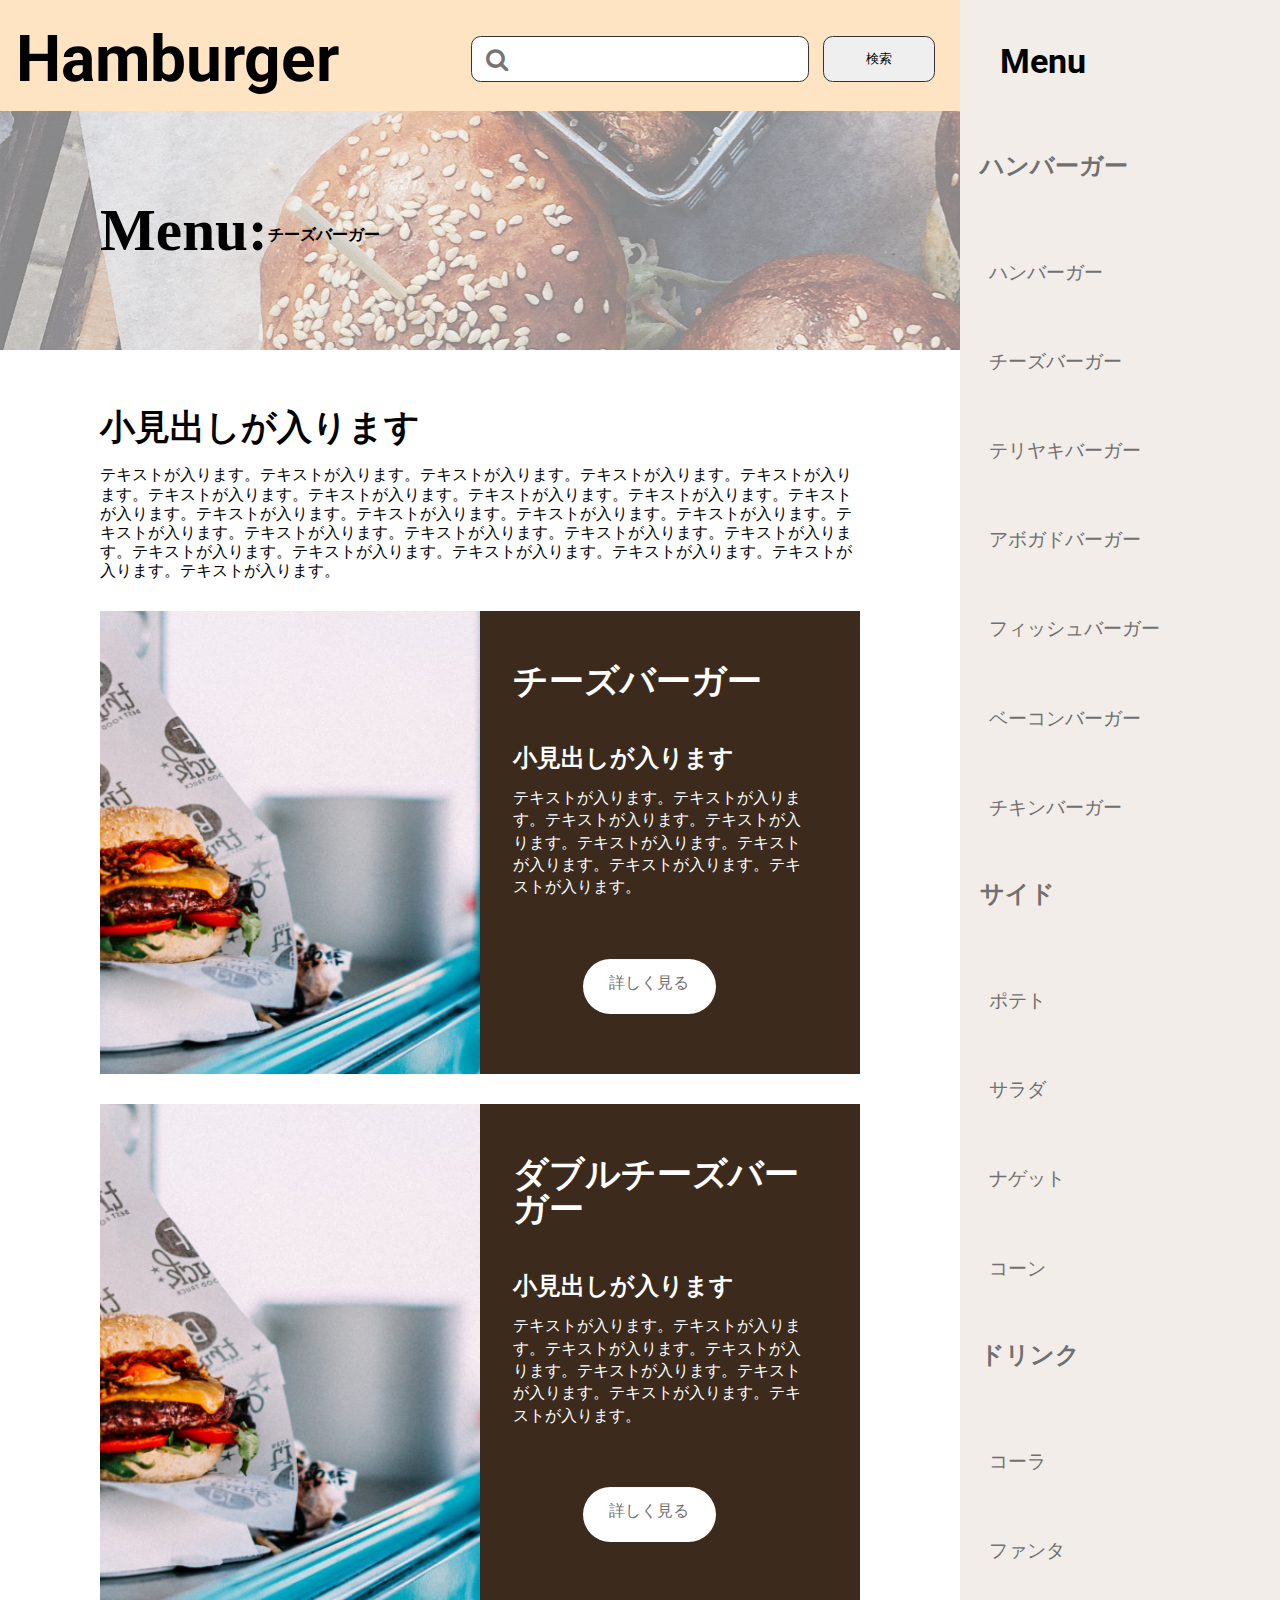
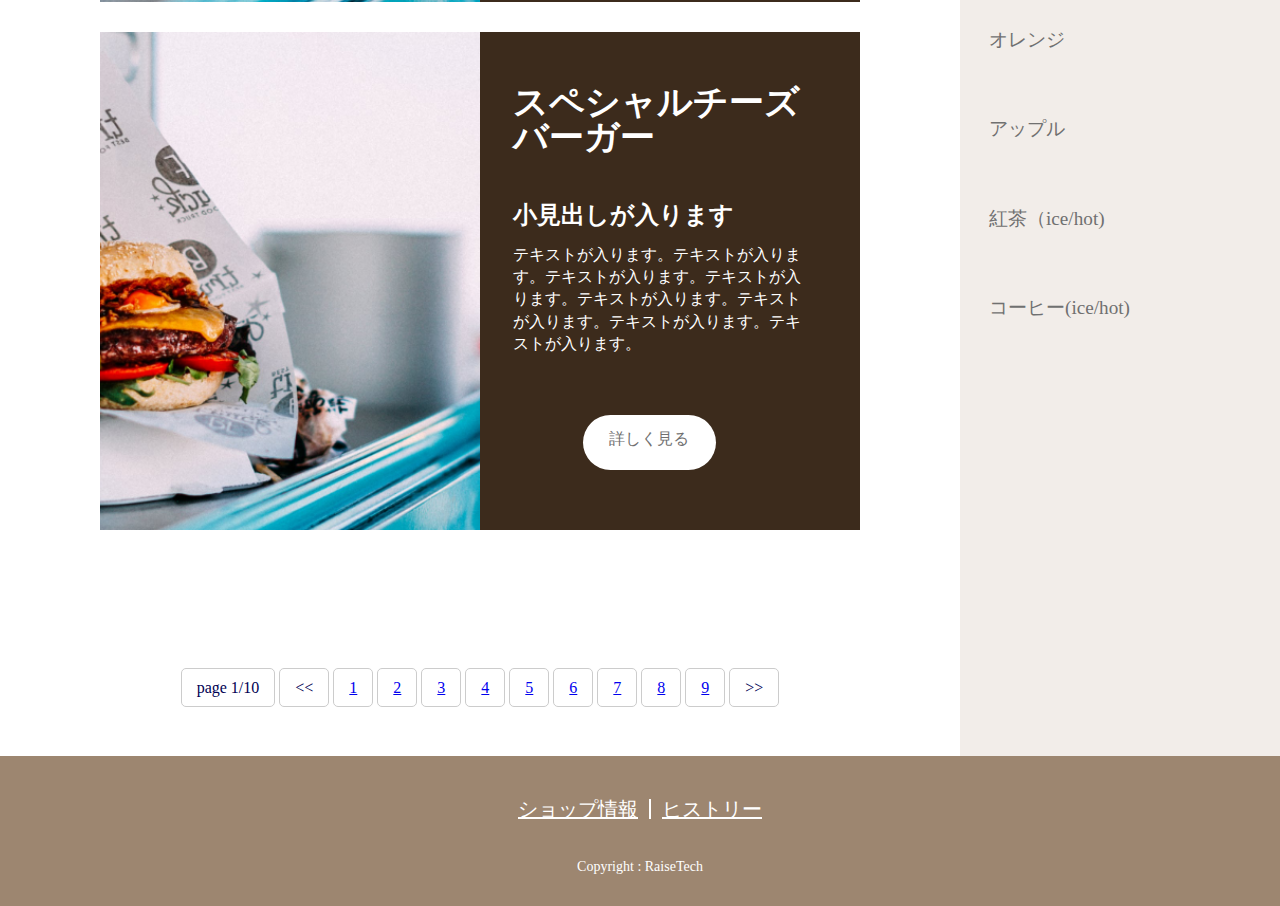
==== commit 9588cb40: "twenty-eight commit" ====
--- a/archive.html
+++ b/archive.html
@@ -111,31 +111,32 @@
         <div class="l-sidebar">
             <span class="batsu"></span>
             <h2 class="p-sidebar__title">Menu</h2>
-            <p class="p-sidebar__category">ハンバーガー</p>
+            <p class="p-sidebar__category"><a href="#">ハンバーガー</a></p>
             <ul>
-                <li class="p-sidebar__menu l-sidebar__menu__menu">ハンバーガー</li>
-                <li class="p-sidebar__menu">チーズバーガー</li>
-                <li class="p-sidebar__menu">テリヤキバーガー</li>
-                <li class="p-sidebar__menu">アボガドバーガー</li>
-                <li class="p-sidebar__menu">フィッシュバーガー</li>
-                <li class="p-sidebar__menu">ベーコンバーガー</li>
-                <li class="p-sidebar__menu">チキンバーガー</li>
+                <li class="p-sidebar__menu l-sidebr__menu__menu"><a href="#">ハンバーガー</a></li>
+                <li class="p-sidebar__menu"><a href="#">チーズバーガー</a></li>
+                <li class="p-sidebar__menu"><a href="#">テリヤキバーガー</a></li>
+                <li class="p-sidebar__menu"><a href="#">アボガドバーガー</a></li>
+                <li class="p-sidebar__menu"><a href="#">フィッシュバーガー</a></li>
+                <li class="p-sidebar__menu"><a href="#">ベーコンバーガー</a></li>
+                <li class="p-sidebar__menu"><a href="#">チキンバーガー</a></li>
             </ul>
-            <p class="p-sidebar__category">サイド</p>
+            <p class="p-sidebar__category"><a href="#">サイド</a></p>
+
             <ul>
-                <li class="p-sidebar__menu">ポテト</li>
-                <li class="p-sidebar__menu">サラダ</li>
-                <li class="p-sidebar__menu">ナゲット</li>
-                <li class="p-sidebar__menu">コーン</li>
+                <li class="p-sidebar__menu"><a href="#">ポテト</a></li>
+                <li class="p-sidebar__menu"><a href="#">サラダ</a></li>
+                <li class="p-sidebar__menu"><a href="#">ナゲット</a></li>
+                <li class="p-sidebar__menu"><a href="#">コーン</a></li>
             </ul>
-            <p class="p-sidebar__category">ドリンク</p>
+            <p class="p-sidebar__category"><a href="#">ドリンク</a></p>
             <ul>
-                <li class="p-sidebar__menu">コーラ</li>
-                <li class="p-sidebar__menu">ファンタ</li>
-                <li class="p-sidebar__menu">オレンジ</li>
-                <li class="p-sidebar__menu">アップル</li>
-                <li class="p-sidebar__menu">紅茶（ice/hot)</li>
-                <li class="p-sidebar__menu">コーヒー(ice/hot)</li>
+                <li class="p-sidebar__menu"><a href="#">コーラ</a></li>
+                <li class="p-sidebar__menu"><a href="#">ファンタ</a></li>
+                <li class="p-sidebar__menu"><a href="#">オレンジ</a></li>
+                <li class="p-sidebar__menu"><a href="#">アップル</a></li>
+                <li class="p-sidebar__menu"><a href="#">紅茶（ice/hot)</a></li>
+                <li class="p-sidebar__menu"><a href="#">コーヒー(ice/hot)</a></li>
             </ul>
         </div>
     </div>
--- a/scss/style.css
+++ b/scss/style.css
@@ -151,27 +151,9 @@
   position: relative;
 }
 
-.l-main__img-box .l-main__img__left h2 {
-  color: #ffffff;
-}
-
-@media (max-width: 1200px) {
-  .l-main__img-box .l-main__img__left h2 {
-    font-size: 3rem;
-  }
-}
-
-@media (max-width: 599px) {
-  .l-main__img-box .l-main__img__left h2 {
-    font-size: 2.75rem;
-  }
-}
-
 .l-main__img-box .l-main__img__left h2::after {
   content: "";
-  position: absolute;
-  top: 125px;
-  left: 32px;
+  display: block;
   background: #ffff;
   height: 8px;
   width: 60px;
@@ -179,8 +161,6 @@
 
 @media (max-width: 1200px) {
   .l-main__img-box .l-main__img__left h2::after {
-    top: 134px;
-    left: 77px;
     height: 5px;
     width: 50px;
   }
@@ -188,17 +168,9 @@
 
 @media (max-width: 599px) {
   .l-main__img-box .l-main__img__left h2::after {
-    top: 93px;
-    left: 43px;
     width: 50px;
     margin-left: 0px;
     margin-right: 0px;
-  }
-}
-
-@media (max-width: 1200px) {
-  .l-main__img-box .l-main__img__left {
-    padding: 10%;
   }
 }
 
@@ -207,6 +179,22 @@
     width: 81%;
     margin-left: 0px;
     margin-right: 0px;
+  }
+}
+
+.l-main__img-box .title {
+  color: #ffffff;
+}
+
+@media (max-width: 1200px) {
+  .l-main__img-box .title {
+    font-size: 2.7rem;
+  }
+}
+
+@media (max-width: 599px) {
+  .l-main__img-box .title {
+    font-size: 2.75rem;
   }
 }
 
@@ -217,27 +205,9 @@
   position: relative;
 }
 
-.l-main__img-box .l-main__img__right h2 {
-  color: #ffffff;
-}
-
-@media (max-width: 1200px) {
-  .l-main__img-box .l-main__img__right h2 {
-    font-size: 3rem;
-  }
-}
-
-@media (max-width: 599px) {
-  .l-main__img-box .l-main__img__right h2 {
-    font-size: 2.75rem;
-  }
-}
-
 .l-main__img-box .l-main__img__right h2::after {
   content: "";
-  position: absolute;
-  top: 125px;
-  left: 32px;
+  display: block;
   background: #ffff;
   height: 8px;
   width: 60px;
@@ -245,23 +215,8 @@
 
 @media (max-width: 1200px) {
   .l-main__img-box .l-main__img__right h2::after {
-    top: 134px;
-    left: 77px;
     height: 5px;
     width: 50px;
-  }
-}
-
-@media (max-width: 599px) {
-  .l-main__img-box .l-main__img__right h2::after {
-    top: 92px;
-    left: 40px;
-  }
-}
-
-@media (max-width: 1200px) {
-  .l-main__img-box .l-main__img__right {
-    padding: 10%;
   }
 }
 
@@ -311,8 +266,6 @@
   height: 239px;
   width: 82vw;
   background-image: url(/img/archive-img.png);
-  display: flex;
-  align-items: center;
 }
 
 @media (max-width: 1200px) {
@@ -358,7 +311,7 @@
 
 @media (max-width: 599px) {
   .l-main__content__text {
-    margin: 30px 18px 19px 22px;
+    margin: 30px 18px 19px 36px;
     line-height: 1.5;
   }
 }
@@ -393,7 +346,7 @@
 
 @media (max-width: 599px) {
   .menu__content__img img {
-    margin-left: 40px;
+    margin-left: 38px;
   }
 }
 
@@ -409,7 +362,7 @@
   .menu__content__text {
     padding-left: 22px;
     width: 85%;
-    margin-left: 40px;
+    margin-left: 38px;
   }
 }
 
@@ -452,31 +405,34 @@
   text-decoration: none;
   display: block;
   border-radius: 40px;
-  padding: 19px 20px;
+  padding: 16px 20px;
   margin-bottom: 60px;
   color: #707070;
   background-color: white;
   box-sizing: border-box;
-  width: 40%;
+  width: 44%;
   height: 55px;
   display: flex;
   justify-content: center;
   margin-top: 20px;
   position: relative;
-  left: 95px;
+  left: 70px;
 }
 
 @media (max-width: 1200px) {
   .menu__content__text a {
+    display: block;
     border-radius: 26px;
-    width: 96%;
-    height: 12%;
+    width: 99%;
     left: 4%;
+    text-align: center;
   }
 }
 
 @media (max-width: 599px) {
   .menu__content__text a {
+    width: 71%;
+    text-align: center;
     margin-bottom: 70px;
   }
 }
@@ -715,8 +671,8 @@
   .p-header__title {
     font-size: 2.5rem;
     margin-bottom: 38px;
-    top: 14%;
-    left: 23%;
+    top: 18%;
+    left: 21%;
   }
 }
 
@@ -934,20 +890,22 @@
   font-size: 3.7rem;
   font-weight: bold;
   margin-left: 100px;
+  display: flex;
+  justify-content: center;
+  align-items: center;
 }
 
 @media (max-width: 599px) {
   .p-main__subtitle {
-    position: absolute;
-    top: 288px;
-    right: 360px;
     font-size: 2.25rem;
+    margin-left: 10%;
   }
 }
 
 .p-main__subtitle span {
   font-size: 1rem;
   font-weight: bold;
+  margin-top: 3%;
 }
 
 .p-main__subtitle br {
@@ -957,6 +915,12 @@
 @media (max-width: 1200px) {
   .p-main__subtitle br {
     display: none;
+  }
+}
+
+@media (max-width: 599px) {
+  .p-main__subtitle br {
+    display: block;
   }
 }
 
@@ -1073,12 +1037,6 @@
   }
 }
 
-@media (max-width: 599px) {
-  .p-picture img {
-    margin-top: 30px;
-  }
-}
-
 .p-picture__list {
   display: flex;
   padding-top: 60px;
@@ -1148,12 +1106,18 @@
   width: 50%;
 }
 
+@media (max-width: 599px) {
+  .p-picture__column__bottom img {
+    width: 100%;
+  }
+}
+
 .p-picture__title {
   width: 30%;
   display: grid;
-  grid-template-columns: 320px 320px 320px;
+  grid-template-columns: 290px 290px 290px;
   gap: 10px;
-  margin-left: 14px;
+  margin-left: 5%;
 }
 
 @media (max-width: 1200px) {
@@ -1172,7 +1136,8 @@
   .p-picture__title {
     width: 75%;
     display: block;
-    margin-left: 1px;
+    margin-left: 12%;
+    margin-top: 0;
   }
 }
 
@@ -1241,11 +1206,21 @@
   padding: 0px 0px 40px 20px;
 }
 
+.p-sidebar__category a {
+  text-decoration: none;
+  color: #707070;
+}
+
 .p-sidebar__menu {
   font-size: 1.2rem;
   padding: 45px 0px 25px 29px;
 }
 
+.p-sidebar__menu a {
+  text-decoration: none;
+  color: #707070;
+}
+
 .p-sidebar__menu__menu {
   padding-top: 37px;
 }
